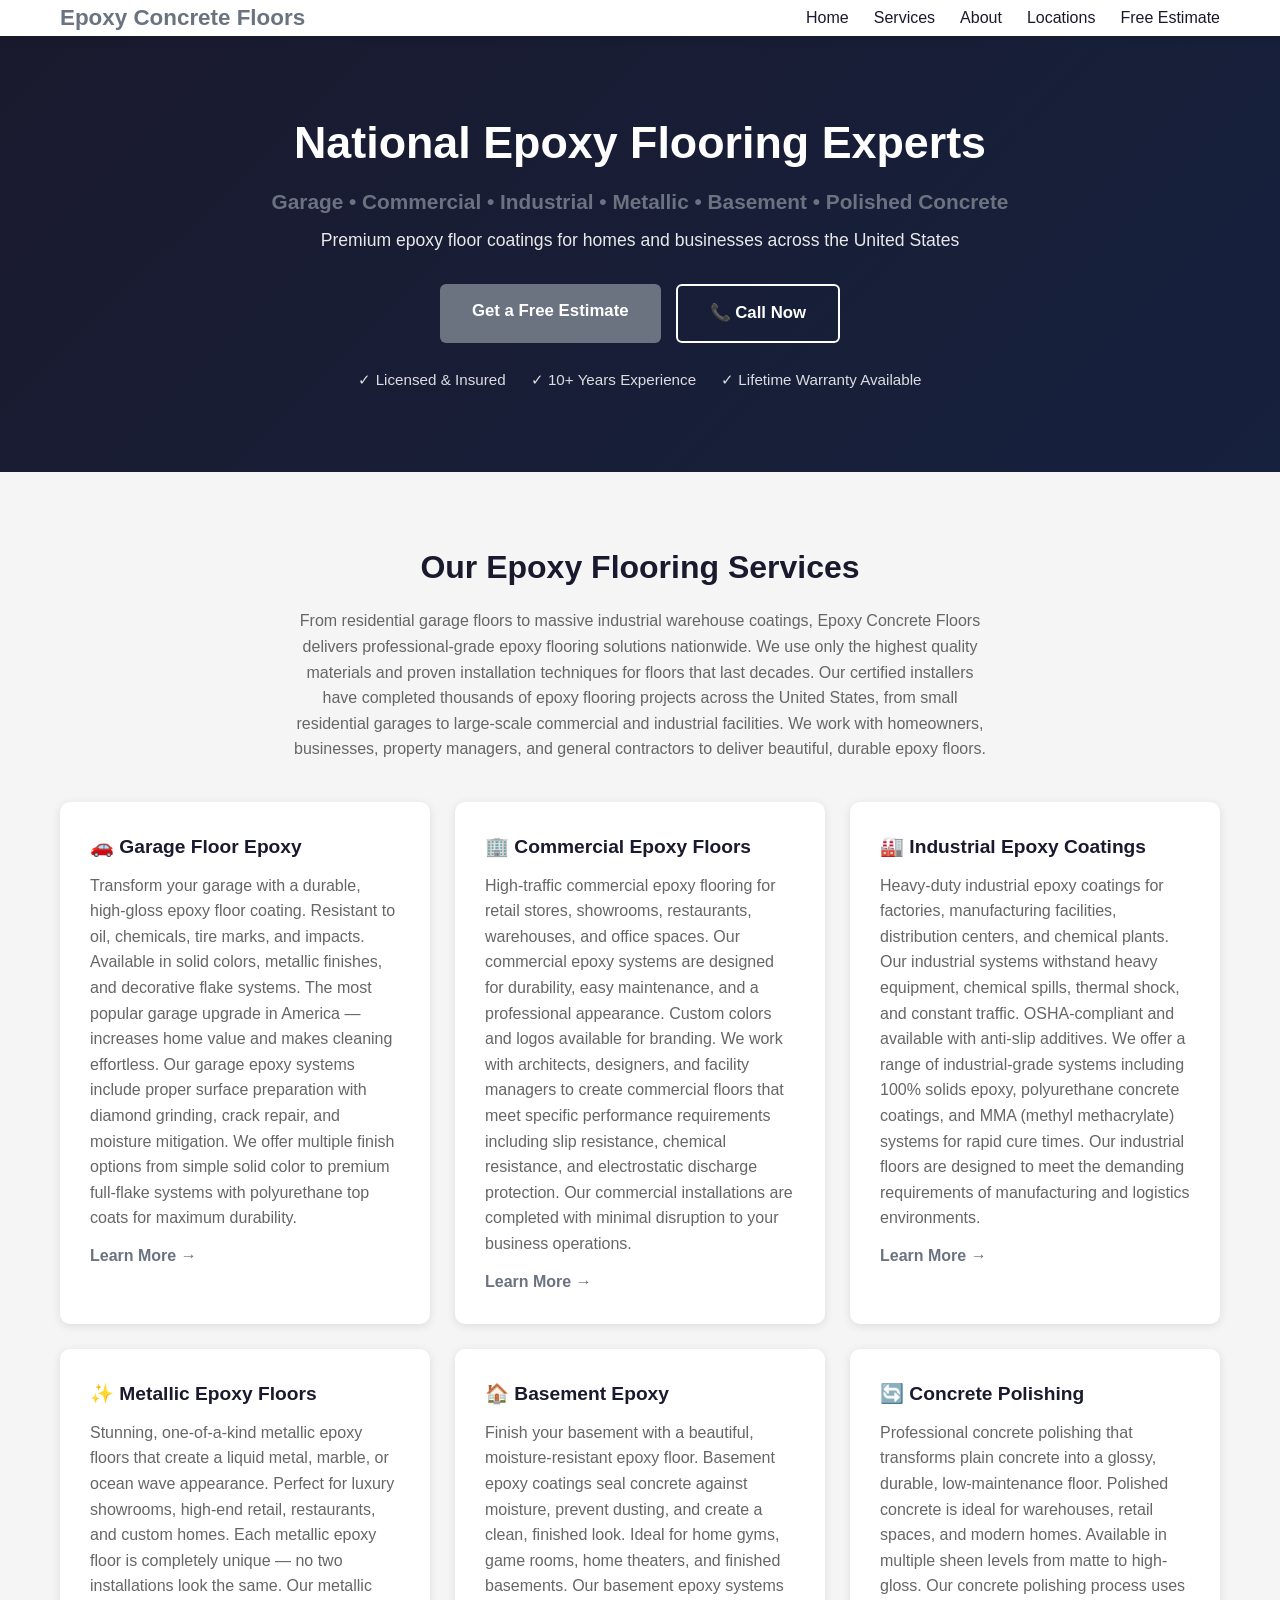
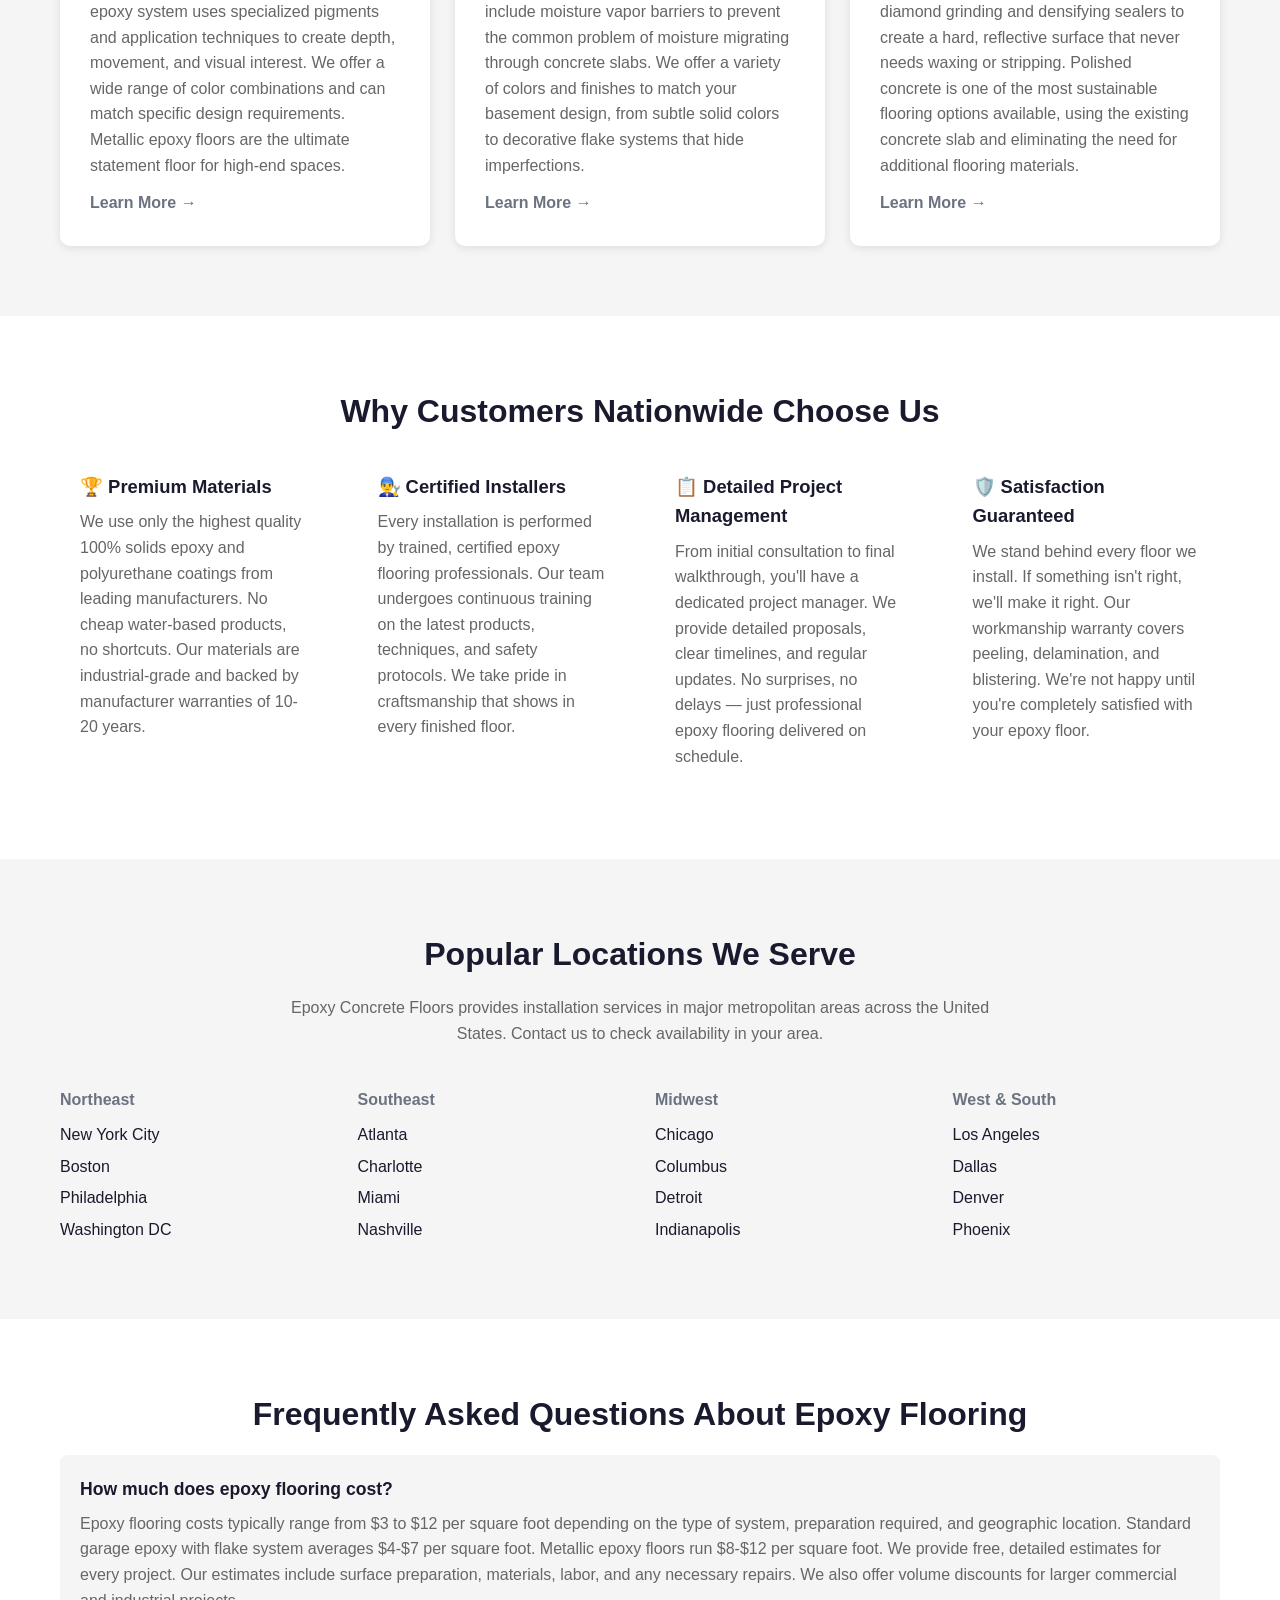
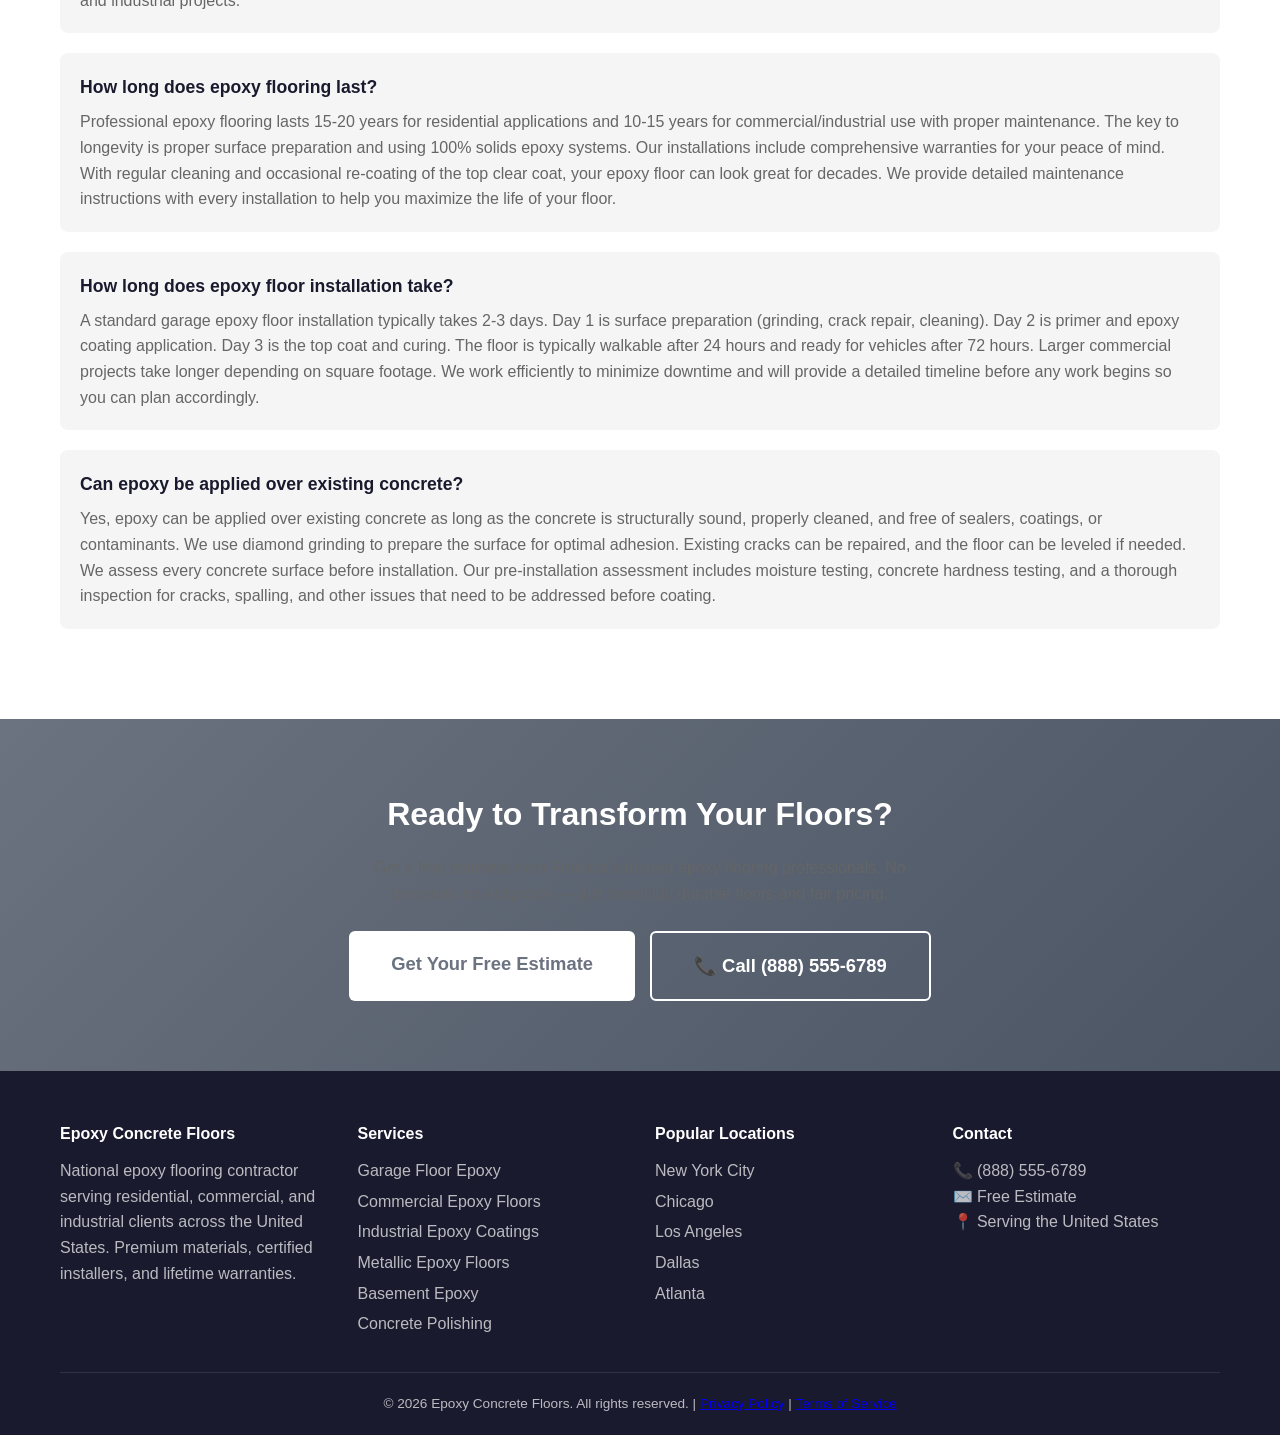
==== index.html @ f76d5d0a "Initial site: epoxyconcretefloors.com lead-gen website" ====
<!DOCTYPE html>
<html lang="en">
<head>
    <meta charset="UTF-8">
    <meta name="viewport" content="width=device-width, initial-scale=1.0">
    <title>Epoxy Concrete Floors | National Epoxy Flooring Contractor | Garage, Commercial & Industrial</title>
    <meta name="description" content="National epoxy flooring contractor serving the US. Garage floor epoxy, commercial epoxy floors, industrial coatings, metallic epoxy, and concrete polishing. Free estimates. Call now!">
    <meta name="keywords" content="epoxy flooring, epoxy concrete floors, garage floor epoxy, commercial epoxy flooring, industrial epoxy coatings, metallic epoxy floors, concrete polishing">
    <meta name="robots" content="index, follow">
    <link rel="canonical" href="https://epoxyconcretefloors.com/">
    <link rel="stylesheet" href="style.css">
    <!-- Schema.org Organization markup (national, not local) -->
    <script type="application/ld+json">
    {
        "@context": "https://schema.org",
        "@type": "Organization",
        "name": "Epoxy Concrete Floors",
        "description": "National epoxy flooring contractor specializing in garage, commercial, industrial, and decorative epoxy floor coatings across the United States.",
        "url": "https://epoxyconcretefloors.com",
        "telephone": "+1-888-555-6789",
        "address": {
            "@type": "PostalAddress",
            "addressCountry": "US"
        },
        "serviceType": ["Garage Floor Epoxy", "Commercial Epoxy Floors", "Industrial Epoxy Coatings", "Metallic Epoxy Floors", "Basement Epoxy", "Concrete Polishing"],
        "priceRange": "$500-$15,000"
    }
    </script>
</head>
<body>
    <header>
        <nav class="container">
            <a href="/" class="logo">Epoxy Concrete Floors</a>
            <button class="mobile-toggle" aria-label="Menu">☰</button>
            <ul class="nav-links">
                <li><a href="/">Home</a></li>
                <li><a href="/services/">Services</a></li>
                <li><a href="/about/">About</a></li>
                <li><a href="/locations/">Locations</a></li>
                <li><a href="/contact/" class="cta-btn">Free Estimate</a></li>
            </ul>
        </nav>
    </header>

    <section class="hero">
        <div class="container">
            <h1>National Epoxy Flooring Experts</h1>
            <p class="hero-sub">Garage • Commercial • Industrial • Metallic • Basement • Polished Concrete</p>
            <p class="hero-tagline">Premium epoxy floor coatings for homes and businesses across the United States</p>
            <div class="hero-cta">
                <a href="/contact/" class="btn btn-primary">Get a Free Estimate</a>
                <a href="tel:+18885556789" class="btn btn-secondary">📞 Call Now</a>
            </div>
            <div class="trust-badges">
                <span>✓ Licensed & Insured</span>
                <span>✓ 10+ Years Experience</span>
                <span>✓ Lifetime Warranty Available</span>
            </div>
        </div>
    </section>

    <section class="services" id="services">
        <div class="container">
            <h2>Our Epoxy Flooring Services</h2>
            <p>From residential garage floors to massive industrial warehouse coatings, Epoxy Concrete Floors delivers professional-grade epoxy flooring solutions nationwide. We use only the highest quality materials and proven installation techniques for floors that last decades. Our certified installers have completed thousands of epoxy flooring projects across the United States, from small residential garages to large-scale commercial and industrial facilities. We work with homeowners, businesses, property managers, and general contractors to deliver beautiful, durable epoxy floors.</p>
            <div class="services-grid">
                <div class="service-card">
                    <h3>🚗 Garage Floor Epoxy</h3>
                    <p>Transform your garage with a durable, high-gloss epoxy floor coating. Resistant to oil, chemicals, tire marks, and impacts. Available in solid colors, metallic finishes, and decorative flake systems. The most popular garage upgrade in America — increases home value and makes cleaning effortless. Our garage epoxy systems include proper surface preparation with diamond grinding, crack repair, and moisture mitigation. We offer multiple finish options from simple solid color to premium full-flake systems with polyurethane top coats for maximum durability.</p>
                    <a href="/services/garage-floor-epoxy/" class="learn-more">Learn More →</a>
                </div>
                <div class="service-card">
                    <h3>🏢 Commercial Epoxy Floors</h3>
                    <p>High-traffic commercial epoxy flooring for retail stores, showrooms, restaurants, warehouses, and office spaces. Our commercial epoxy systems are designed for durability, easy maintenance, and a professional appearance. Custom colors and logos available for branding. We work with architects, designers, and facility managers to create commercial floors that meet specific performance requirements including slip resistance, chemical resistance, and electrostatic discharge protection. Our commercial installations are completed with minimal disruption to your business operations.</p>
                    <a href="/services/commercial-epoxy/" class="learn-more">Learn More →</a>
                </div>
                <div class="service-card">
                    <h3>🏭 Industrial Epoxy Coatings</h3>
                    <p>Heavy-duty industrial epoxy coatings for factories, manufacturing facilities, distribution centers, and chemical plants. Our industrial systems withstand heavy equipment, chemical spills, thermal shock, and constant traffic. OSHA-compliant and available with anti-slip additives. We offer a range of industrial-grade systems including 100% solids epoxy, polyurethane concrete coatings, and MMA (methyl methacrylate) systems for rapid cure times. Our industrial floors are designed to meet the demanding requirements of manufacturing and logistics environments.</p>
                    <a href="/services/industrial-epoxy/" class="learn-more">Learn More →</a>
                </div>
                <div class="service-card">
                    <h3>✨ Metallic Epoxy Floors</h3>
                    <p>Stunning, one-of-a-kind metallic epoxy floors that create a liquid metal, marble, or ocean wave appearance. Perfect for luxury showrooms, high-end retail, restaurants, and custom homes. Each metallic epoxy floor is completely unique — no two installations look the same. Our metallic epoxy system uses specialized pigments and application techniques to create depth, movement, and visual interest. We offer a wide range of color combinations and can match specific design requirements. Metallic epoxy floors are the ultimate statement floor for high-end spaces.</p>
                    <a href="/services/metallic-epoxy/" class="learn-more">Learn More →</a>
                </div>
                <div class="service-card">
                    <h3>🏠 Basement Epoxy</h3>
                    <p>Finish your basement with a beautiful, moisture-resistant epoxy floor. Basement epoxy coatings seal concrete against moisture, prevent dusting, and create a clean, finished look. Ideal for home gyms, game rooms, home theaters, and finished basements. Our basement epoxy systems include moisture vapor barriers to prevent the common problem of moisture migrating through concrete slabs. We offer a variety of colors and finishes to match your basement design, from subtle solid colors to decorative flake systems that hide imperfections.</p>
                    <a href="/services/basement-epoxy/" class="learn-more">Learn More →</a>
                </div>
                <div class="service-card">
                    <h3>🔄 Concrete Polishing</h3>
                    <p>Professional concrete polishing that transforms plain concrete into a glossy, durable, low-maintenance floor. Polished concrete is ideal for warehouses, retail spaces, and modern homes. Available in multiple sheen levels from matte to high-gloss. Our concrete polishing process uses diamond grinding and densifying sealers to create a hard, reflective surface that never needs waxing or stripping. Polished concrete is one of the most sustainable flooring options available, using the existing concrete slab and eliminating the need for additional flooring materials.</p>
                    <a href="/services/concrete-polishing/" class="learn-more">Learn More →</a>
                </div>
            </div>
        </div>
    </section>

    <section class="why-us">
        <div class="container">
            <h2>Why Customers Nationwide Choose Us</h2>
            <div class="features-grid">
                <div class="feature">
                    <h3>🏆 Premium Materials</h3>
                    <p>We use only the highest quality 100% solids epoxy and polyurethane coatings from leading manufacturers. No cheap water-based products, no shortcuts. Our materials are industrial-grade and backed by manufacturer warranties of 10-20 years.</p>
                </div>
                <div class="feature">
                    <h3>👨‍🔧 Certified Installers</h3>
                    <p>Every installation is performed by trained, certified epoxy flooring professionals. Our team undergoes continuous training on the latest products, techniques, and safety protocols. We take pride in craftsmanship that shows in every finished floor.</p>
                </div>
                <div class="feature">
                    <h3>📋 Detailed Project Management</h3>
                    <p>From initial consultation to final walkthrough, you'll have a dedicated project manager. We provide detailed proposals, clear timelines, and regular updates. No surprises, no delays — just professional epoxy flooring delivered on schedule.</p>
                </div>
                <div class="feature">
                    <h3>🛡️ Satisfaction Guaranteed</h3>
                    <p>We stand behind every floor we install. If something isn't right, we'll make it right. Our workmanship warranty covers peeling, delamination, and blistering. We're not happy until you're completely satisfied with your epoxy floor.</p>
                </div>
            </div>
        </div>
    </section>

    <section class="areas">
        <div class="container">
            <h2>Popular Locations We Serve</h2>
            <p>Epoxy Concrete Floors provides installation services in major metropolitan areas across the United States. Contact us to check availability in your area.</p>
            <div class="areas-grid">
                <div class="area-column">
                    <h4>Northeast</h4>
                    <ul>
                        <li><a href="/locations/new-york/">New York City</a></li>
                        <li><a href="/locations/boston/">Boston</a></li>
                        <li><a href="/locations/philadelphia/">Philadelphia</a></li>
                        <li><a href="/locations/washington-dc/">Washington DC</a></li>
                    </ul>
                </div>
                <div class="area-column">
                    <h4>Southeast</h4>
                    <ul>
                        <li><a href="/locations/atlanta/">Atlanta</a></li>
                        <li><a href="/locations/charlotte/">Charlotte</a></li>
                        <li><a href="/locations/miami/">Miami</a></li>
                        <li><a href="/locations/nashville/">Nashville</a></li>
                    </ul>
                </div>
                <div class="area-column">
                    <h4>Midwest</h4>
                    <ul>
                        <li><a href="/locations/chicago/">Chicago</a></li>
                        <li><a href="/locations/columbus/">Columbus</a></li>
                        <li><a href="/locations/detroit/">Detroit</a></li>
                        <li><a href="/locations/indianapolis/">Indianapolis</a></li>
                    </ul>
                </div>
                <div class="area-column">
                    <h4>West & South</h4>
                    <ul>
                        <li><a href="/locations/los-angeles/">Los Angeles</a></li>
                        <li><a href="/locations/dallas/">Dallas</a></li>
                        <li><a href="/locations/denver/">Denver</a></li>
                        <li><a href="/locations/phoenix/">Phoenix</a></li>
                    </ul>
                </div>
            </div>
        </div>
    </section>

    <section class="faq">
        <div class="container">
            <h2>Frequently Asked Questions About Epoxy Flooring</h2>
            <div itemscope itemtype="https://schema.org/FAQPage">
                <div itemscope itemprop="mainEntity" itemtype="https://schema.org/Question">
                    <h3 itemprop="name">How much does epoxy flooring cost?</h3>
                    <div itemscope itemprop="acceptedAnswer" itemtype="https://schema.org/Answer">
                        <div itemprop="text">
                            <p>Epoxy flooring costs typically range from $3 to $12 per square foot depending on the type of system, preparation required, and geographic location. Standard garage epoxy with flake system averages $4-$7 per square foot. Metallic epoxy floors run $8-$12 per square foot. We provide free, detailed estimates for every project. Our estimates include surface preparation, materials, labor, and any necessary repairs. We also offer volume discounts for larger commercial and industrial projects.</p>
                        </div>
                    </div>
                </div>
                <div itemscope itemprop="mainEntity" itemtype="https://schema.org/Question">
                    <h3 itemprop="name">How long does epoxy flooring last?</h3>
                    <div itemscope itemprop="acceptedAnswer" itemtype="https://schema.org/Answer">
                        <div itemprop="text">
                            <p>Professional epoxy flooring lasts 15-20 years for residential applications and 10-15 years for commercial/industrial use with proper maintenance. The key to longevity is proper surface preparation and using 100% solids epoxy systems. Our installations include comprehensive warranties for your peace of mind. With regular cleaning and occasional re-coating of the top clear coat, your epoxy floor can look great for decades. We provide detailed maintenance instructions with every installation to help you maximize the life of your floor.</p>
                        </div>
                    </div>
                </div>
                <div itemscope itemprop="mainEntity" itemtype="https://schema.org/Question">
                    <h3 itemprop="name">How long does epoxy floor installation take?</h3>
                    <div itemscope itemprop="acceptedAnswer" itemtype="https://schema.org/Answer">
                        <div itemprop="text">
                            <p>A standard garage epoxy floor installation typically takes 2-3 days. Day 1 is surface preparation (grinding, crack repair, cleaning). Day 2 is primer and epoxy coating application. Day 3 is the top coat and curing. The floor is typically walkable after 24 hours and ready for vehicles after 72 hours. Larger commercial projects take longer depending on square footage. We work efficiently to minimize downtime and will provide a detailed timeline before any work begins so you can plan accordingly.</p>
                        </div>
                    </div>
                </div>
                <div itemscope itemprop="mainEntity" itemtype="https://schema.org/Question">
                    <h3 itemprop="name">Can epoxy be applied over existing concrete?</h3>
                    <div itemscope itemprop="acceptedAnswer" itemtype="https://schema.org/Answer">
                        <div itemprop="text">
                            <p>Yes, epoxy can be applied over existing concrete as long as the concrete is structurally sound, properly cleaned, and free of sealers, coatings, or contaminants. We use diamond grinding to prepare the surface for optimal adhesion. Existing cracks can be repaired, and the floor can be leveled if needed. We assess every concrete surface before installation. Our pre-installation assessment includes moisture testing, concrete hardness testing, and a thorough inspection for cracks, spalling, and other issues that need to be addressed before coating.</p>
                        </div>
                    </div>
                </div>
            </div>
        </div>
    </section>

    <section class="cta-section">
        <div class="container">
            <h2>Ready to Transform Your Floors?</h2>
            <p>Get a free estimate from America's trusted epoxy flooring professionals. No pressure, no obligation — just beautiful, durable floors and fair pricing.</p>
            <div class="cta-buttons">
                <a href="/contact/" class="btn btn-primary btn-large">Get Your Free Estimate</a>
                <a href="tel:+18885556789" class="btn btn-secondary btn-large">📞 Call (888) 555-6789</a>
            </div>
        </div>
    </section>

    <footer>
        <div class="container">
            <div class="footer-grid">
                <div>
                    <h4>Epoxy Concrete Floors</h4>
                    <p>National epoxy flooring contractor serving residential, commercial, and industrial clients across the United States. Premium materials, certified installers, and lifetime warranties.</p>
                </div>
                <div>
                    <h4>Services</h4>
                    <ul>
                        <li><a href="/services/garage-floor-epoxy/">Garage Floor Epoxy</a></li>
                        <li><a href="/services/commercial-epoxy/">Commercial Epoxy Floors</a></li>
                        <li><a href="/services/industrial-epoxy/">Industrial Epoxy Coatings</a></li>
                        <li><a href="/services/metallic-epoxy/">Metallic Epoxy Floors</a></li>
                        <li><a href="/services/basement-epoxy/">Basement Epoxy</a></li>
                        <li><a href="/services/concrete-polishing/">Concrete Polishing</a></li>
                    </ul>
                </div>
                <div>
                    <h4>Popular Locations</h4>
                    <ul>
                        <li><a href="/locations/new-york/">New York City</a></li>
                        <li><a href="/locations/chicago/">Chicago</a></li>
                        <li><a href="/locations/los-angeles/">Los Angeles</a></li>
                        <li><a href="/locations/dallas/">Dallas</a></li>
                        <li><a href="/locations/atlanta/">Atlanta</a></li>
                    </ul>
                </div>
                <div>
                    <h4>Contact</h4>
                    <p>📞 <a href="tel:+18885556789">(888) 555-6789</a></p>
                    <p>✉️ <a href="/contact/">Free Estimate</a></p>
                    <p>📍 Serving the United States</p>
                </div>
            </div>
            <div class="footer-bottom">
                <p>&copy; 2026 Epoxy Concrete Floors. All rights reserved. | <a href="/privacy/">Privacy Policy</a> | <a href="/terms/">Terms of Service</a></p>
            </div>
        </div>
    </footer>

    <script>
        // Mobile menu toggle
        document.querySelector('.mobile-toggle')?.addEventListener('click', function() {
            document.querySelector('.nav-links').classList.toggle('active');
        });
    </script>
</body>
</html>
---- style.css ----
/* Epoxy Concrete Floors — Lead-Gen Site Styles */
:root {
    --primary: #6b7280;
    --primary-dark: #4b5563;
    --dark: #1a1a2e;
    --light: #f5f5f5;
    --white: #ffffff;
    --gray: #666;
    --gray-light: #e8e8e8;
    --shadow: 0 2px 10px rgba(0,0,0,0.1);
    --shadow-lg: 0 4px 20px rgba(0,0,0,0.15);
}

* { margin: 0; padding: 0; box-sizing: border-box; }

body {
    font-family: -apple-system, BlinkMacSystemFont, 'Segoe UI', Roboto, sans-serif;
    color: var(--dark);
    line-height: 1.6;
}

.container { max-width: 1200px; margin: 0 auto; padding: 0 20px; }

/* Header */
header {
    background: var(--white);
    box-shadow: var(--shadow);
    position: sticky;
    top: 0;
    z-index: 100;
}
header nav {
    display: flex;
    justify-content: space-between;
    align-items: center;
    padding: 15px 20px;
}
.logo {
    font-size: 1.4rem;
    font-weight: 800;
    color: var(--primary);
    text-decoration: none;
}
.nav-links {
    display: flex;
    list-style: none;
    gap: 25px;
    align-items: center;
}
.nav-links a {
    text-decoration: none;
    color: var(--dark);
    font-weight: 500;
    transition: color 0.2s;
}
.nav-links a:hover { color: var(--primary); }
.mobile-toggle {
    display: none;
    background: none;
    border: none;
    font-size: 1.5rem;
    cursor: pointer;
}

/* Hero */
.hero {
    background: linear-gradient(135deg, var(--dark) 0%, #16213e 100%);
    color: var(--white);
    padding: 80px 20px;
    text-align: center;
}
.hero h1 {
    font-size: 2.8rem;
    margin-bottom: 15px;
    line-height: 1.2;
}
.hero-sub {
    font-size: 1.3rem;
    margin-bottom: 8px;
    color: var(--primary);
    font-weight: 600;
}
.hero-tagline {
    font-size: 1.1rem;
    opacity: 0.9;
    margin-bottom: 30px;
}
.hero-cta {
    display: flex;
    gap: 15px;
    justify-content: center;
    flex-wrap: wrap;
    margin-bottom: 25px;
}
.trust-badges {
    display: flex;
    gap: 25px;
    justify-content: center;
    flex-wrap: wrap;
    font-size: 0.95rem;
    opacity: 0.85;
}

/* Buttons */
.btn {
    display: inline-block;
    padding: 14px 32px;
    border-radius: 6px;
    text-decoration: none;
    font-weight: 700;
    font-size: 1.05rem;
    transition: all 0.2s;
    cursor: pointer;
}
.btn-primary {
    background: var(--primary);
    color: var(--white);
}
.btn-primary:hover { background: var(--primary-dark); transform: translateY(-1px); }
.btn-secondary {
    background: transparent;
    color: var(--white);
    border: 2px solid var(--white);
}
.btn-secondary:hover { background: rgba(255,255,255,0.1); }
.btn-large { padding: 18px 42px; font-size: 1.15rem; }

/* Sections */
.services, .why-us, .areas, .faq, .cta-section {
    padding: 70px 20px;
}
.services { background: var(--light); }
.why-us { background: var(--white); }
.areas { background: var(--light); }
.faq { background: var(--white); }

h2 {
    font-size: 2rem;
    margin-bottom: 15px;
    text-align: center;
}
h2 + p {
    text-align: center;
    max-width: 700px;
    margin: 0 auto 40px;
    color: var(--gray);
}

/* Service Cards */
.services-grid {
    display: grid;
    grid-template-columns: repeat(auto-fit, minmax(300px, 1fr));
    gap: 25px;
}
.service-card {
    background: var(--white);
    padding: 30px;
    border-radius: 10px;
    box-shadow: var(--shadow);
    transition: transform 0.2s, box-shadow 0.2s;
}
.service-card:hover {
    transform: translateY(-3px);
    box-shadow: var(--shadow-lg);
}
.service-card h3 {
    margin-bottom: 10px;
    font-size: 1.2rem;
}
.service-card p {
    color: var(--gray);
    margin-bottom: 12px;
}
.learn-more {
    color: var(--primary);
    text-decoration: none;
    font-weight: 600;
}
.learn-more:hover { text-decoration: underline; }

/* Features */
.features-grid {
    display: grid;
    grid-template-columns: repeat(auto-fit, minmax(250px, 1fr));
    gap: 30px;
}
.feature { padding: 20px; }
.feature h3 { margin-bottom: 8px; font-size: 1.15rem; }
.feature p { color: var(--gray); }

/* Areas (Popular Locations) */
.areas-grid {
    display: grid;
    grid-template-columns: repeat(auto-fit, minmax(200px, 1fr));
    gap: 30px;
}
.area-column h4 { margin-bottom: 10px; color: var(--primary); }
.area-column ul { list-style: none; }
.area-column li { margin-bottom: 6px; }
.area-column a { color: var(--dark); text-decoration: none; }
.area-column a:hover { color: var(--primary); }

/* FAQ */
.faq div[itemtype="https://schema.org/Question"] {
    margin-bottom: 20px;
    padding: 20px;
    background: var(--light);
    border-radius: 8px;
}
.faq h3 { margin-bottom: 8px; font-size: 1.1rem; }
.faq p { color: var(--gray); }

/* CTA */
.cta-section {
    background: linear-gradient(135deg, var(--primary) 0%, var(--primary-dark) 100%);
    color: var(--white);
    text-align: center;
}
.cta-section h2 { color: var(--white); }
.cta-section p { opacity: 0.9; max-width: 600px; margin: 0 auto 25px; }
.cta-buttons { display: flex; gap: 15px; justify-content: center; flex-wrap: wrap; }
.cta-section .btn-primary { background: var(--white); color: var(--primary); }
.cta-section .btn-primary:hover { opacity: 0.9; }
.cta-section .btn-secondary { border-color: var(--white); }

/* Footer */
footer {
    background: var(--dark);
    color: rgba(255,255,255,0.7);
    padding: 50px 20px 20px;
}
.footer-grid {
    display: grid;
    grid-template-columns: repeat(auto-fit, minmax(220px, 1fr));
    gap: 30px;
    margin-bottom: 30px;
}
.footer-grid h4 { color: var(--white); margin-bottom: 12px; }
.footer-grid a { color: rgba(255,255,255,0.7); text-decoration: none; }
.footer-grid a:hover { color: var(--primary); }
.footer-grid ul { list-style: none; }
.footer-grid li { margin-bottom: 5px; }
.footer-bottom {
    border-top: 1px solid rgba(255,255,255,0.1);
    padding-top: 20px;
    text-align: center;
    font-size: 0.85rem;
}

/* Mobile */
@media (max-width: 768px) {
    .mobile-toggle { display: block; }
    .nav-links {
        display: none;
        position: absolute;
        top: 100%;
        left: 0;
        right: 0;
        background: var(--white);
        flex-direction: column;
        padding: 20px;
        gap: 15px;
        box-shadow: var(--shadow);
    }
    .nav-links.active { display: flex; }
    .hero h1 { font-size: 2rem; }
    .hero-sub { font-size: 1.1rem; }
    .hero { padding: 50px 15px; }
    .trust-badges { flex-direction: column; gap: 8px; }
    h2 { font-size: 1.6rem; }
}
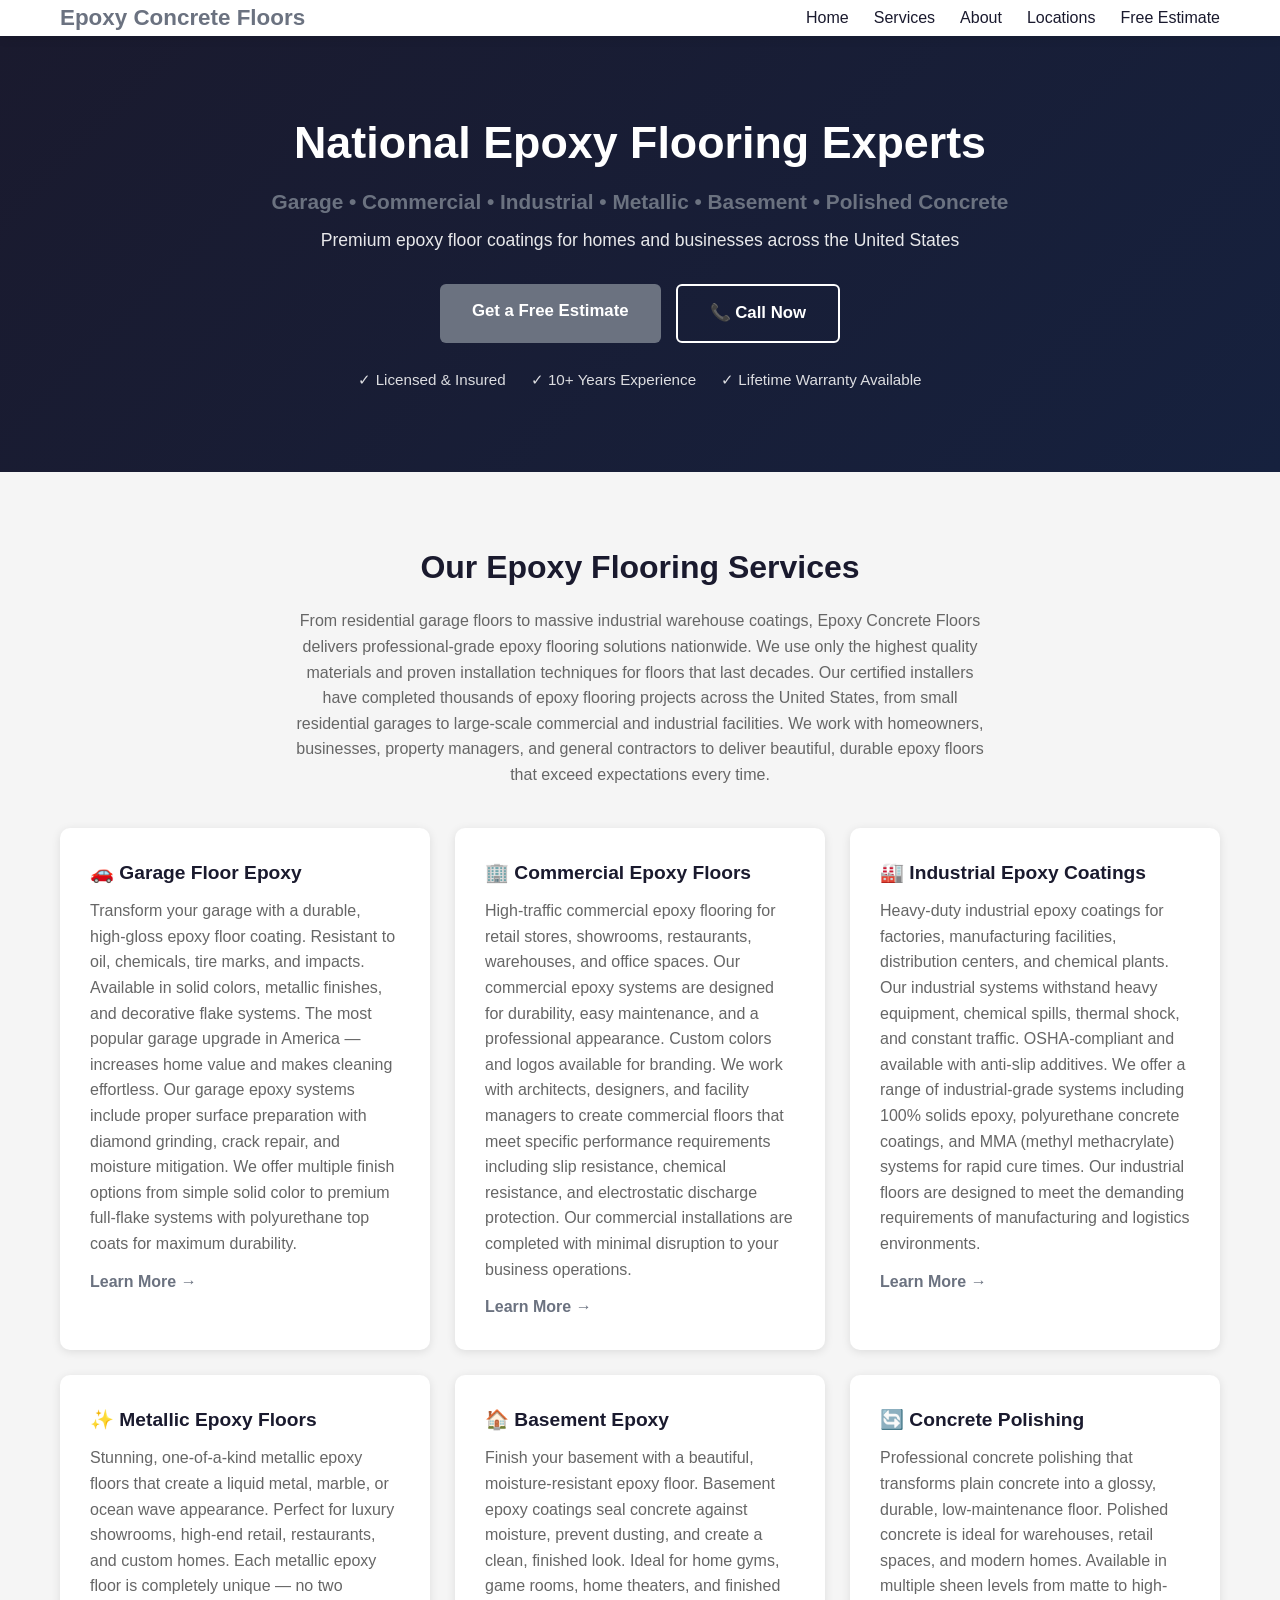
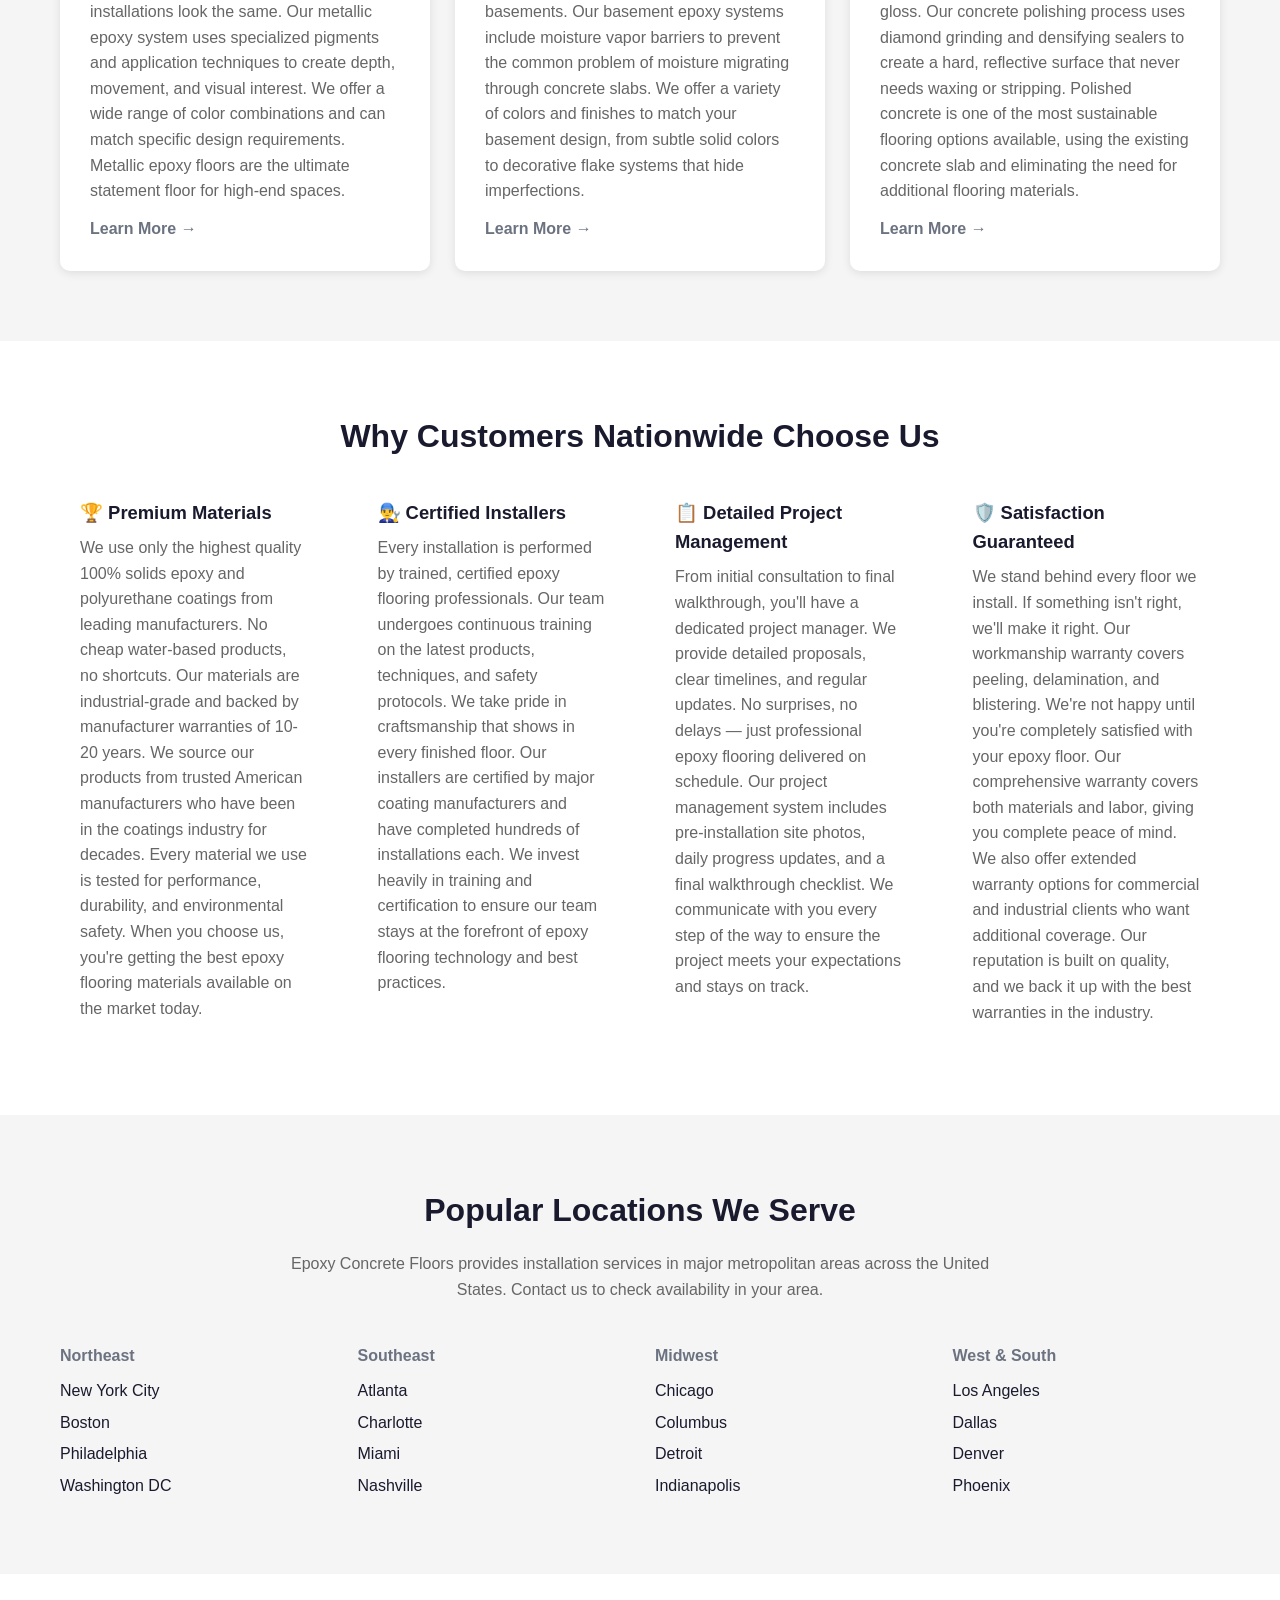
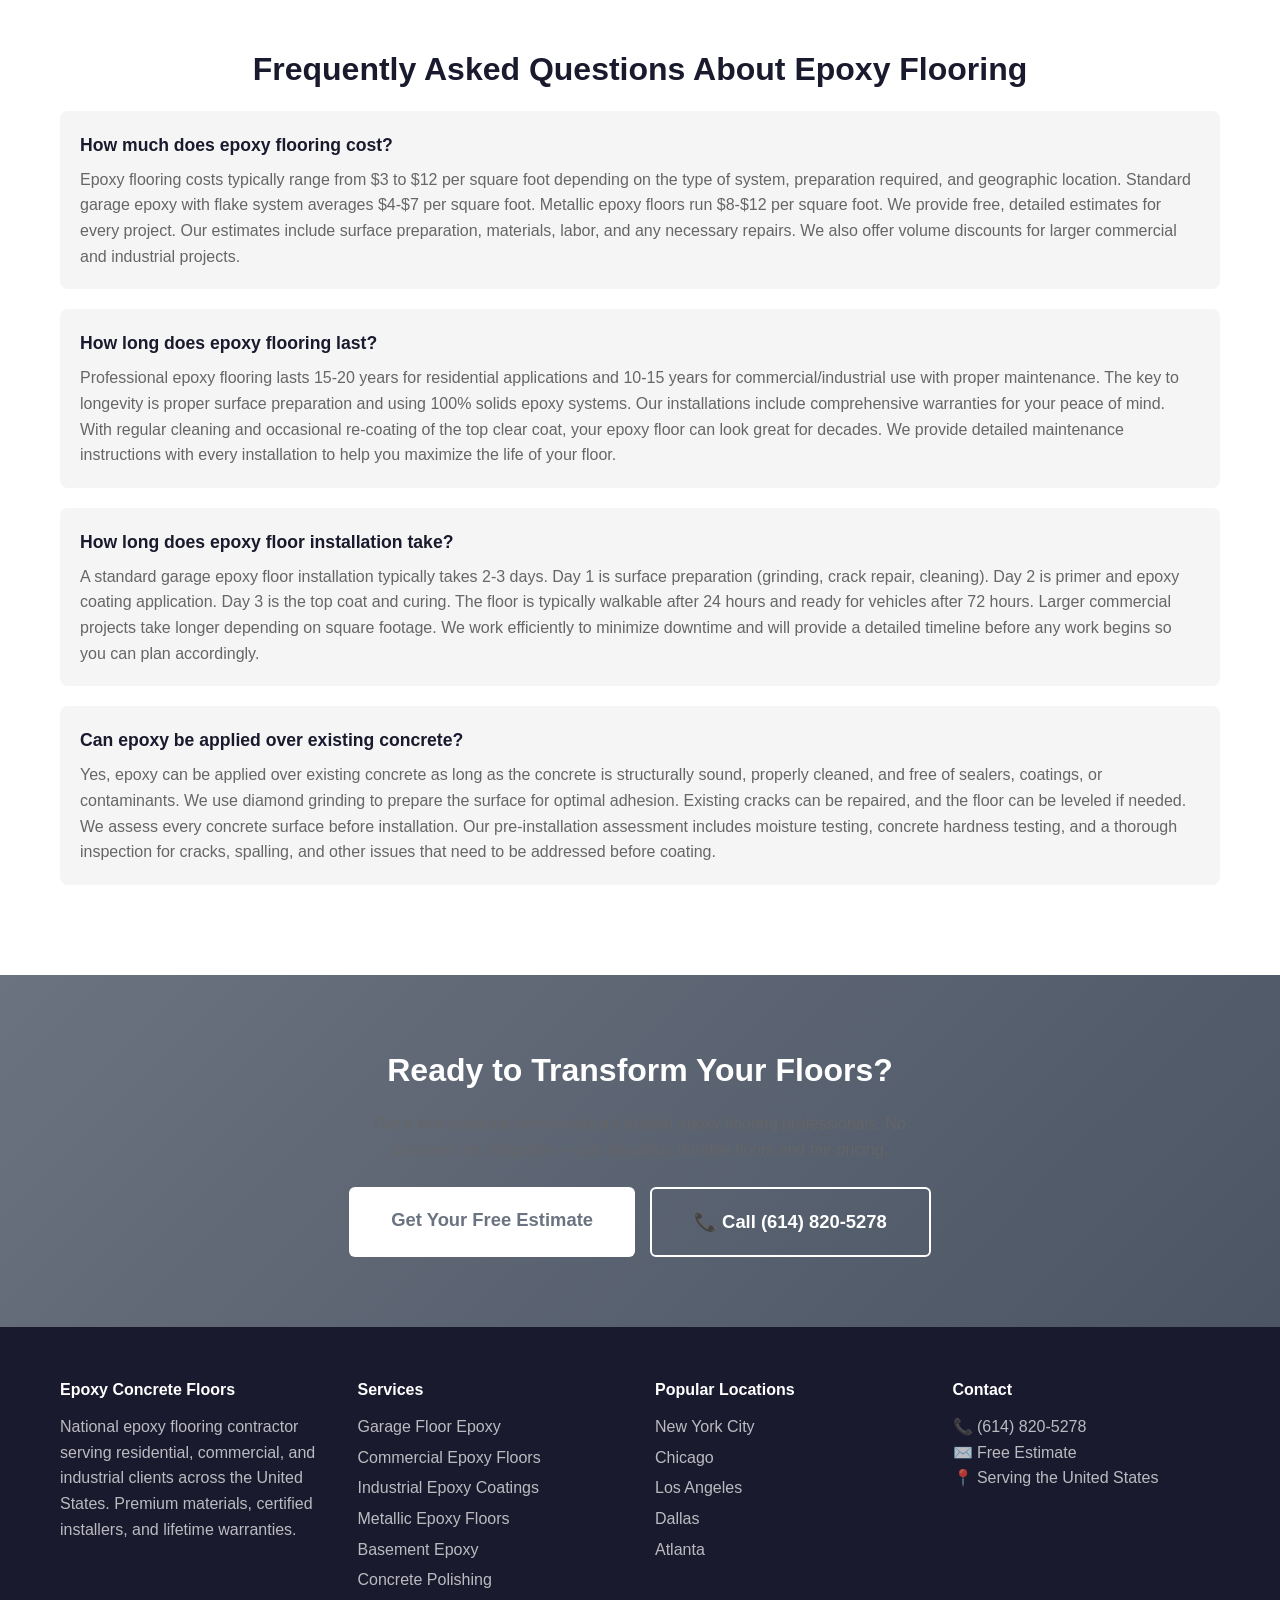
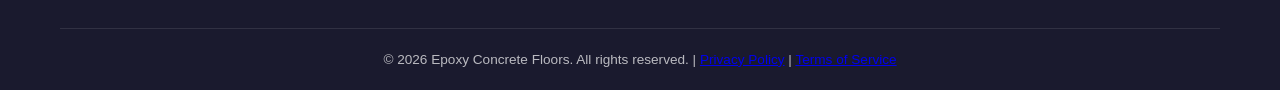
==== commit 5f0c549d: "Update phone number to real Twilio tracking number" ====
--- a/index.html
+++ b/index.html
@@ -17,7 +17,7 @@
         "name": "Epoxy Concrete Floors",
         "description": "National epoxy flooring contractor specializing in garage, commercial, industrial, and decorative epoxy floor coatings across the United States.",
         "url": "https://epoxyconcretefloors.com",
-        "telephone": "+1-888-555-6789",
+        "telephone": "+1-614-820-5278",
         "address": {
             "@type": "PostalAddress",
             "addressCountry": "US"
@@ -49,7 +49,7 @@
             <p class="hero-tagline">Premium epoxy floor coatings for homes and businesses across the United States</p>
             <div class="hero-cta">
                 <a href="/contact/" class="btn btn-primary">Get a Free Estimate</a>
-                <a href="tel:+18885556789" class="btn btn-secondary">📞 Call Now</a>
+                <a href="tel:+16148205278" class="btn btn-secondary">📞 Call Now</a>
             </div>
             <div class="trust-badges">
                 <span>✓ Licensed & Insured</span>
@@ -62,7 +62,7 @@
     <section class="services" id="services">
         <div class="container">
             <h2>Our Epoxy Flooring Services</h2>
-            <p>From residential garage floors to massive industrial warehouse coatings, Epoxy Concrete Floors delivers professional-grade epoxy flooring solutions nationwide. We use only the highest quality materials and proven installation techniques for floors that last decades. Our certified installers have completed thousands of epoxy flooring projects across the United States, from small residential garages to large-scale commercial and industrial facilities. We work with homeowners, businesses, property managers, and general contractors to deliver beautiful, durable epoxy floors.</p>
+            <p>From residential garage floors to massive industrial warehouse coatings, Epoxy Concrete Floors delivers professional-grade epoxy flooring solutions nationwide. We use only the highest quality materials and proven installation techniques for floors that last decades. Our certified installers have completed thousands of epoxy flooring projects across the United States, from small residential garages to large-scale commercial and industrial facilities. We work with homeowners, businesses, property managers, and general contractors to deliver beautiful, durable epoxy floors that exceed expectations every time.</p>
             <div class="services-grid">
                 <div class="service-card">
                     <h3>🚗 Garage Floor Epoxy</h3>
@@ -104,19 +104,19 @@
             <div class="features-grid">
                 <div class="feature">
                     <h3>🏆 Premium Materials</h3>
-                    <p>We use only the highest quality 100% solids epoxy and polyurethane coatings from leading manufacturers. No cheap water-based products, no shortcuts. Our materials are industrial-grade and backed by manufacturer warranties of 10-20 years.</p>
+                    <p>We use only the highest quality 100% solids epoxy and polyurethane coatings from leading manufacturers. No cheap water-based products, no shortcuts. Our materials are industrial-grade and backed by manufacturer warranties of 10-20 years. We source our products from trusted American manufacturers who have been in the coatings industry for decades. Every material we use is tested for performance, durability, and environmental safety. When you choose us, you're getting the best epoxy flooring materials available on the market today.</p>
                 </div>
                 <div class="feature">
                     <h3>👨‍🔧 Certified Installers</h3>
-                    <p>Every installation is performed by trained, certified epoxy flooring professionals. Our team undergoes continuous training on the latest products, techniques, and safety protocols. We take pride in craftsmanship that shows in every finished floor.</p>
+                    <p>Every installation is performed by trained, certified epoxy flooring professionals. Our team undergoes continuous training on the latest products, techniques, and safety protocols. We take pride in craftsmanship that shows in every finished floor. Our installers are certified by major coating manufacturers and have completed hundreds of installations each. We invest heavily in training and certification to ensure our team stays at the forefront of epoxy flooring technology and best practices.</p>
                 </div>
                 <div class="feature">
                     <h3>📋 Detailed Project Management</h3>
-                    <p>From initial consultation to final walkthrough, you'll have a dedicated project manager. We provide detailed proposals, clear timelines, and regular updates. No surprises, no delays — just professional epoxy flooring delivered on schedule.</p>
+                    <p>From initial consultation to final walkthrough, you'll have a dedicated project manager. We provide detailed proposals, clear timelines, and regular updates. No surprises, no delays — just professional epoxy flooring delivered on schedule. Our project management system includes pre-installation site photos, daily progress updates, and a final walkthrough checklist. We communicate with you every step of the way to ensure the project meets your expectations and stays on track.</p>
                 </div>
                 <div class="feature">
                     <h3>🛡️ Satisfaction Guaranteed</h3>
-                    <p>We stand behind every floor we install. If something isn't right, we'll make it right. Our workmanship warranty covers peeling, delamination, and blistering. We're not happy until you're completely satisfied with your epoxy floor.</p>
+                    <p>We stand behind every floor we install. If something isn't right, we'll make it right. Our workmanship warranty covers peeling, delamination, and blistering. We're not happy until you're completely satisfied with your epoxy floor. Our comprehensive warranty covers both materials and labor, giving you complete peace of mind. We also offer extended warranty options for commercial and industrial clients who want additional coverage. Our reputation is built on quality, and we back it up with the best warranties in the industry.</p>
                 </div>
             </div>
         </div>
@@ -213,7 +213,7 @@
             <p>Get a free estimate from America's trusted epoxy flooring professionals. No pressure, no obligation — just beautiful, durable floors and fair pricing.</p>
             <div class="cta-buttons">
                 <a href="/contact/" class="btn btn-primary btn-large">Get Your Free Estimate</a>
-                <a href="tel:+18885556789" class="btn btn-secondary btn-large">📞 Call (888) 555-6789</a>
+                <a href="tel:+16148205278" class="btn btn-secondary btn-large">📞 Call (614) 820-5278</a>
             </div>
         </div>
     </section>
@@ -248,7 +248,7 @@
                 </div>
                 <div>
                     <h4>Contact</h4>
-                    <p>📞 <a href="tel:+18885556789">(888) 555-6789</a></p>
+                    <p>📞 <a href="tel:+16148205278">(614) 820-5278</a></p>
                     <p>✉️ <a href="/contact/">Free Estimate</a></p>
                     <p>📍 Serving the United States</p>
                 </div>
